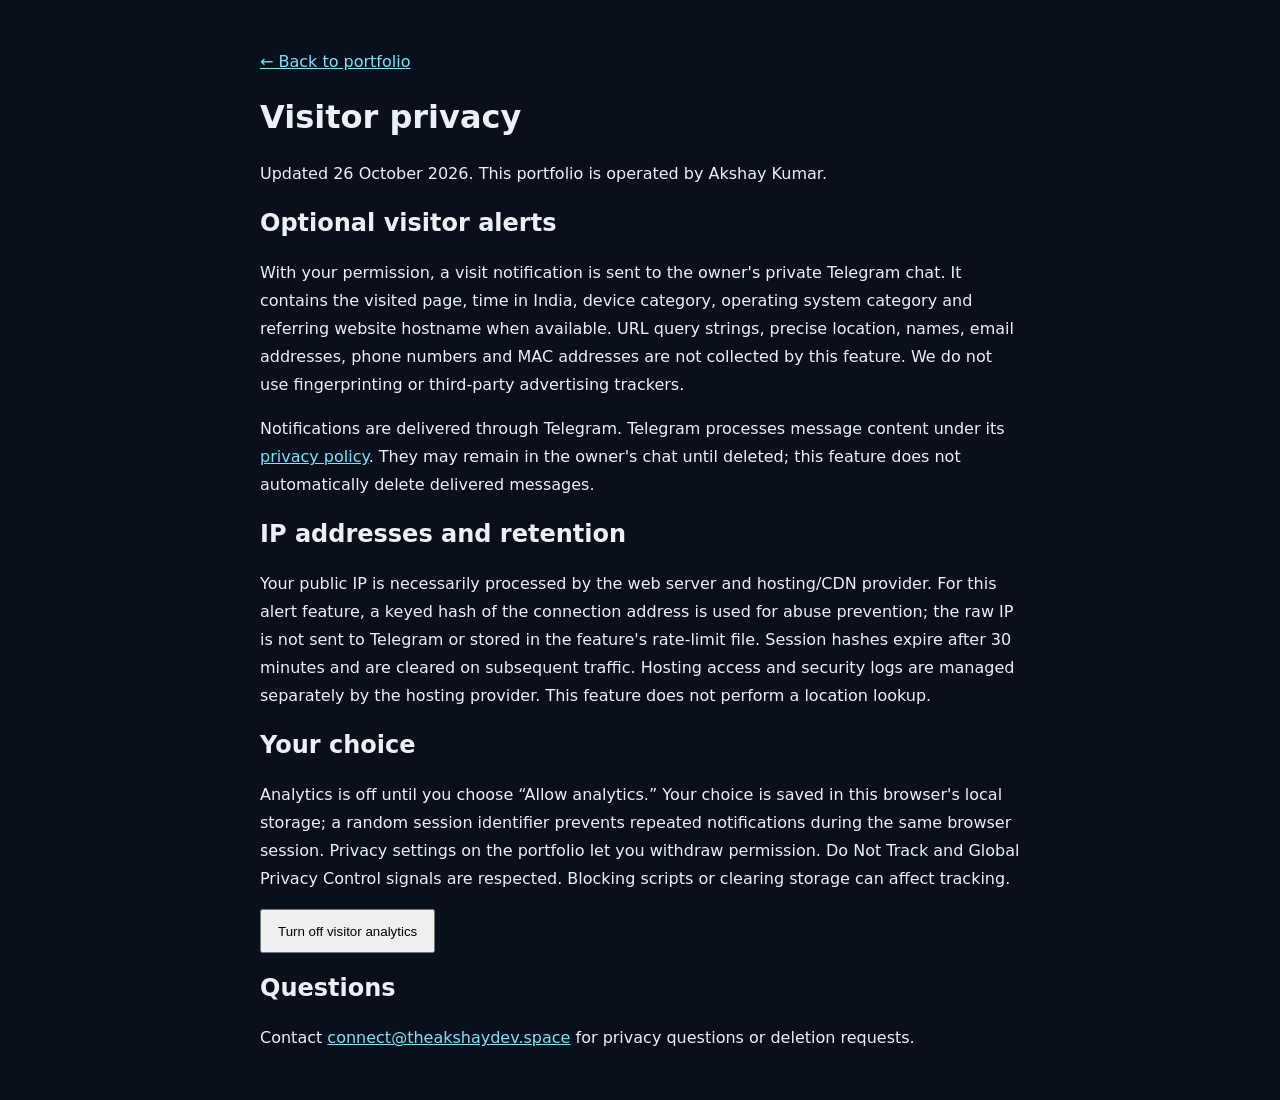
==== privacy.html @ 035cc3d7 "Add consent-based Telegram portfolio visitor alerts" ====
<!doctype html><html lang="en"><head><meta charset="utf-8"><meta name="viewport" content="width=device-width,initial-scale=1"><title>Visitor Privacy | Akshay Kumar</title><meta name="robots" content="noindex,follow"><link rel="canonical" href="https://theakshaydev.space/privacy.html"><style>body{max-width:760px;margin:48px auto;padding:0 24px;background:#07101b;color:#eaf2f8;font:16px/1.75 system-ui,sans-serif}a{color:#7ce2ff}h1,h2{line-height:1.3}button{min-height:44px;padding:10px 16px;cursor:pointer}</style></head><body><a href="/">← Back to portfolio</a><h1>Visitor privacy</h1><p>Updated 26 October 2026. This portfolio is operated by Akshay Kumar.</p><h2>Optional visitor alerts</h2><p>With your permission, a visit notification is sent to the owner's private Telegram chat. It contains the visited page, time in India, device category, operating system category and referring website hostname when available. URL query strings, precise location, names, email addresses, phone numbers and MAC addresses are not collected by this feature. We do not use fingerprinting or third-party advertising trackers.</p><p>Notifications are delivered through Telegram. Telegram processes message content under its <a href="https://telegram.org/privacy">privacy policy</a>. They may remain in the owner's chat until deleted; this feature does not automatically delete delivered messages.</p><h2>IP addresses and retention</h2><p>Your public IP is necessarily processed by the web server and hosting/CDN provider. For this alert feature, a keyed hash of the connection address is used for abuse prevention; the raw IP is not sent to Telegram or stored in the feature's rate-limit file. Session hashes expire after 30 minutes and are cleared on subsequent traffic. Hosting access and security logs are managed separately by the hosting provider. This feature does not perform a location lookup.</p><h2>Your choice</h2><p>Analytics is off until you choose “Allow analytics.” Your choice is saved in this browser's local storage; a random session identifier prevents repeated notifications during the same browser session. Privacy settings on the portfolio let you withdraw permission. Do Not Track and Global Privacy Control signals are respected. Blocking scripts or clearing storage can affect tracking.</p><button type="button" id="withdraw">Turn off visitor analytics</button><p id="result" role="status"></p><h2>Questions</h2><p>Contact <a href="mailto:connect@theakshaydev.space">connect@theakshaydev.space</a> for privacy questions or deletion requests.</p><script>document.getElementById('withdraw').addEventListener('click',()=>{try{localStorage.setItem('portfolio-visitor-consent-v1','no');document.getElementById('result').textContent='Visitor analytics is now off in this browser.'}catch{document.getElementById('result').textContent='Please block optional scripts in your browser settings.'}});</script></body></html>
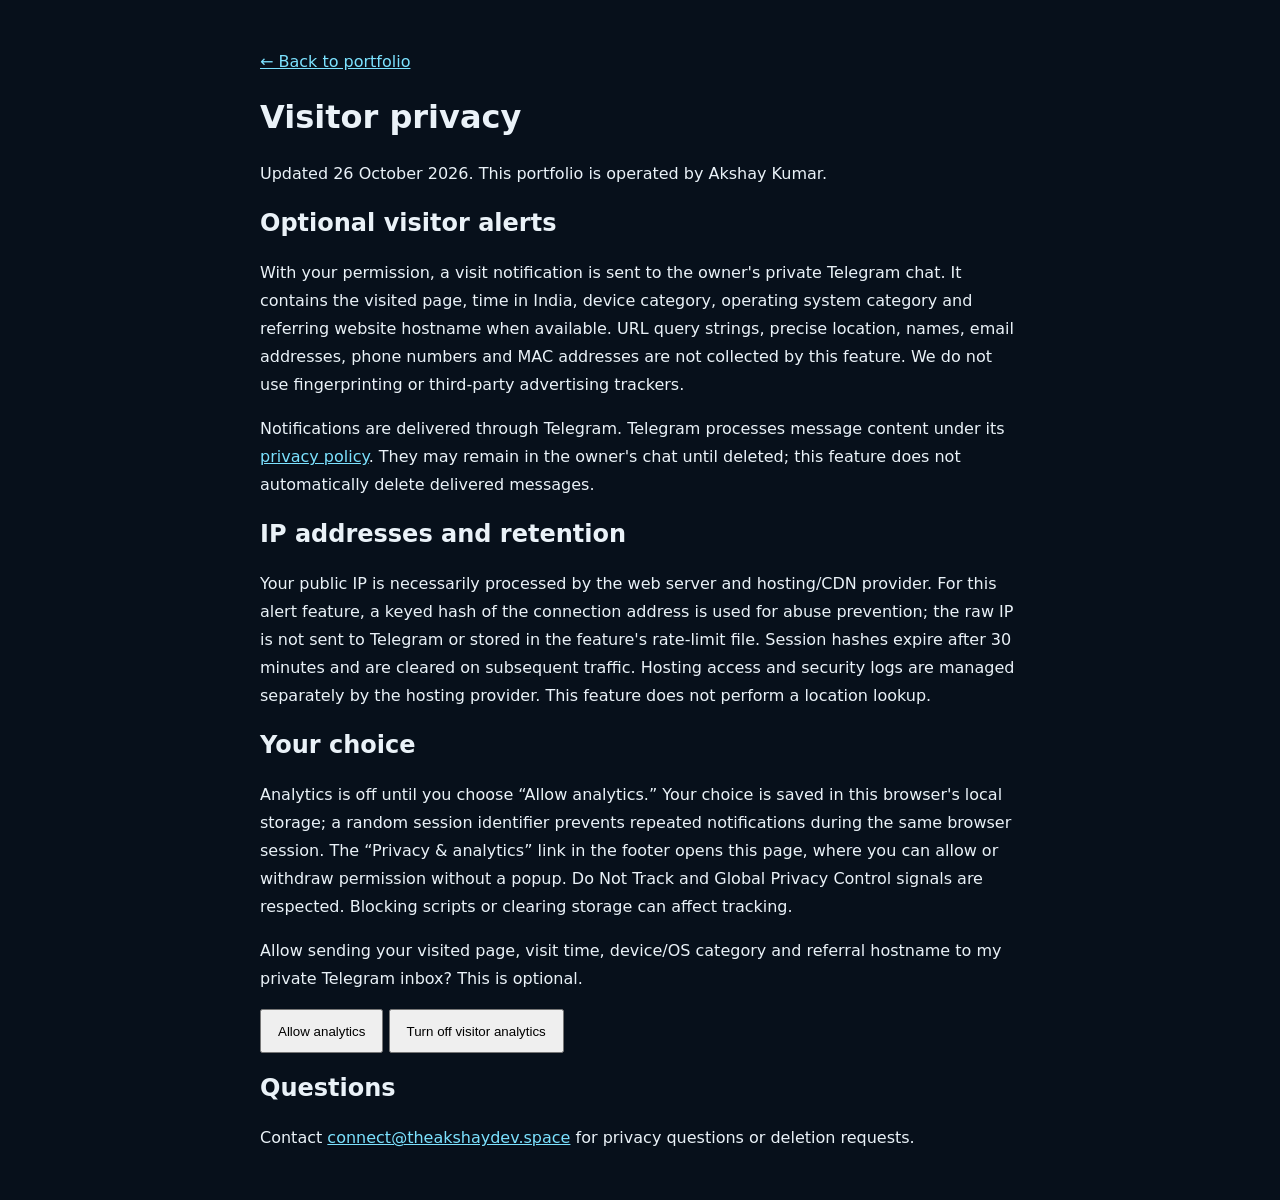
==== commit e04bdfc9: "Remove analytics popup and move preferences to privacy page" ====
--- a/privacy.html
+++ b/privacy.html
@@ -1 +1 @@
-<!doctype html><html lang="en"><head><meta charset="utf-8"><meta name="viewport" content="width=device-width,initial-scale=1"><title>Visitor Privacy | Akshay Kumar</title><meta name="robots" content="noindex,follow"><link rel="canonical" href="https://theakshaydev.space/privacy.html"><style>body{max-width:760px;margin:48px auto;padding:0 24px;background:#07101b;color:#eaf2f8;font:16px/1.75 system-ui,sans-serif}a{color:#7ce2ff}h1,h2{line-height:1.3}button{min-height:44px;padding:10px 16px;cursor:pointer}</style></head><body><a href="/">← Back to portfolio</a><h1>Visitor privacy</h1><p>Updated 26 October 2026. This portfolio is operated by Akshay Kumar.</p><h2>Optional visitor alerts</h2><p>With your permission, a visit notification is sent to the owner's private Telegram chat. It contains the visited page, time in India, device category, operating system category and referring website hostname when available. URL query strings, precise location, names, email addresses, phone numbers and MAC addresses are not collected by this feature. We do not use fingerprinting or third-party advertising trackers.</p><p>Notifications are delivered through Telegram. Telegram processes message content under its <a href="https://telegram.org/privacy">privacy policy</a>. They may remain in the owner's chat until deleted; this feature does not automatically delete delivered messages.</p><h2>IP addresses and retention</h2><p>Your public IP is necessarily processed by the web server and hosting/CDN provider. For this alert feature, a keyed hash of the connection address is used for abuse prevention; the raw IP is not sent to Telegram or stored in the feature's rate-limit file. Session hashes expire after 30 minutes and are cleared on subsequent traffic. Hosting access and security logs are managed separately by the hosting provider. This feature does not perform a location lookup.</p><h2>Your choice</h2><p>Analytics is off until you choose “Allow analytics.” Your choice is saved in this browser's local storage; a random session identifier prevents repeated notifications during the same browser session. Privacy settings on the portfolio let you withdraw permission. Do Not Track and Global Privacy Control signals are respected. Blocking scripts or clearing storage can affect tracking.</p><button type="button" id="withdraw">Turn off visitor analytics</button><p id="result" role="status"></p><h2>Questions</h2><p>Contact <a href="mailto:connect@theakshaydev.space">connect@theakshaydev.space</a> for privacy questions or deletion requests.</p><script>document.getElementById('withdraw').addEventListener('click',()=>{try{localStorage.setItem('portfolio-visitor-consent-v1','no');document.getElementById('result').textContent='Visitor analytics is now off in this browser.'}catch{document.getElementById('result').textContent='Please block optional scripts in your browser settings.'}});</script></body></html>
+<!doctype html><html lang="en"><head><meta charset="utf-8"><meta name="viewport" content="width=device-width,initial-scale=1"><title>Visitor Privacy | Akshay Kumar</title><meta name="robots" content="noindex,follow"><link rel="canonical" href="https://theakshaydev.space/privacy.html"><style>body{max-width:760px;margin:48px auto;padding:0 24px;background:#07101b;color:#eaf2f8;font:16px/1.75 system-ui,sans-serif}a{color:#7ce2ff}h1,h2{line-height:1.3}button{min-height:44px;padding:10px 16px;cursor:pointer}</style></head><body><a href="/">← Back to portfolio</a><h1>Visitor privacy</h1><p>Updated 26 October 2026. This portfolio is operated by Akshay Kumar.</p><h2>Optional visitor alerts</h2><p>With your permission, a visit notification is sent to the owner's private Telegram chat. It contains the visited page, time in India, device category, operating system category and referring website hostname when available. URL query strings, precise location, names, email addresses, phone numbers and MAC addresses are not collected by this feature. We do not use fingerprinting or third-party advertising trackers.</p><p>Notifications are delivered through Telegram. Telegram processes message content under its <a href="https://telegram.org/privacy">privacy policy</a>. They may remain in the owner's chat until deleted; this feature does not automatically delete delivered messages.</p><h2>IP addresses and retention</h2><p>Your public IP is necessarily processed by the web server and hosting/CDN provider. For this alert feature, a keyed hash of the connection address is used for abuse prevention; the raw IP is not sent to Telegram or stored in the feature's rate-limit file. Session hashes expire after 30 minutes and are cleared on subsequent traffic. Hosting access and security logs are managed separately by the hosting provider. This feature does not perform a location lookup.</p><h2>Your choice</h2><p>Analytics is off until you choose “Allow analytics.” Your choice is saved in this browser's local storage; a random session identifier prevents repeated notifications during the same browser session. The “Privacy &amp; analytics” link in the footer opens this page, where you can allow or withdraw permission without a popup. Do Not Track and Global Privacy Control signals are respected. Blocking scripts or clearing storage can affect tracking.</p><p>Allow sending your visited page, visit time, device/OS category and referral hostname to my private Telegram inbox? This is optional.</p><button type="button" id="allow">Allow analytics</button> <button type="button" id="withdraw">Turn off visitor analytics</button><p id="result" role="status"></p><h2>Questions</h2><p>Contact <a href="mailto:connect@theakshaydev.space">connect@theakshaydev.space</a> for privacy questions or deletion requests.</p><script>document.getElementById('allow').addEventListener('click',()=>{try{localStorage.setItem('portfolio-visitor-consent-v1','yes');document.getElementById('result').textContent='Visitor analytics is now allowed in this browser. Return to the portfolio to continue.'}catch{document.getElementById('result').textContent='Your browser could not save this preference. Analytics remains off.'}});document.getElementById('withdraw').addEventListener('click',()=>{try{localStorage.setItem('portfolio-visitor-consent-v1','no');document.getElementById('result').textContent='Visitor analytics is now off in this browser.'}catch{document.getElementById('result').textContent='Please block optional scripts in your browser settings.'}});</script></body></html>
